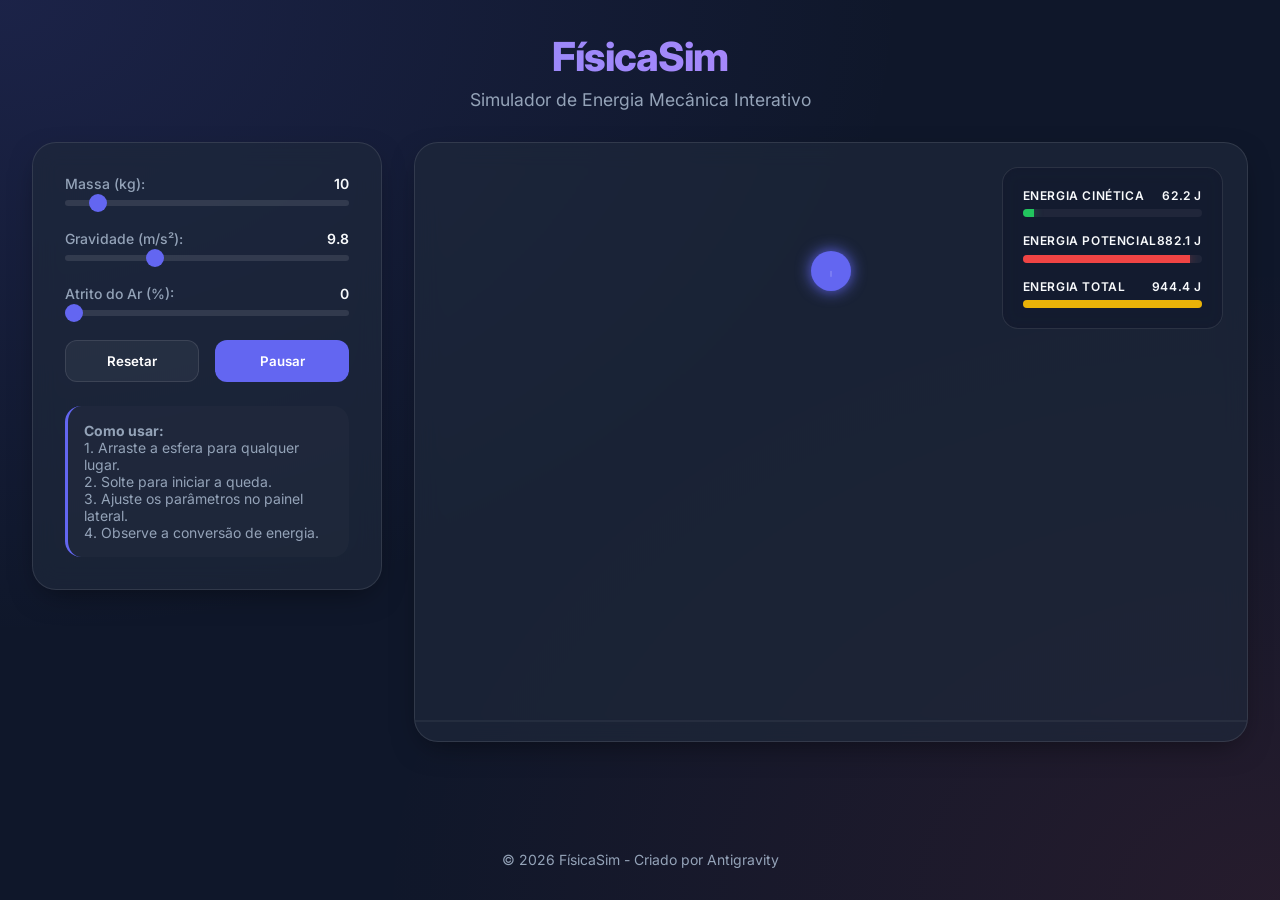
==== index.html @ effa4fda "." ====
<!DOCTYPE html>
<html lang="pt-BR">
<head>
    <meta charset="UTF-8">
    <meta name="viewport" content="width=device-width, initial-scale=1.0">
    <meta name="description" content="Simule energia cinética e potencial com nosso simulador de física interativo. Veja a física em ação em tempo real.">
    <title>FísicaSim - Simulador de Energia | Cinética e Potencial</title>
    
    <!-- Google Fonts -->
    <link rel="preconnect" href="https://fonts.googleapis.com">
    <link rel="preconnect" href="https://fonts.gstatic.com" crossorigin>
    <link href="https://fonts.googleapis.com/css2?family=Inter:wght@400;500;600;700;800&display=swap" rel="stylesheet">
    
    <!-- CSS -->
    <link rel="stylesheet" href="style.css">
</head>
<body>

    <header>
        <h1>FísicaSim</h1>
        <p class="subtitle">Simulador de Energia Mecânica Interativo</p>
    </header>

    <main>
        <section class="controls">
            <div class="control-group">
                <label for="mass">Massa (kg): <span id="val-mass">10</span></label>
                <input type="range" id="mass" min="1" max="100" value="10">
            </div>

            <div class="control-group">
                <label for="gravity">Gravidade (m/s²): <span id="val-gravity">9.8</span></label>
                <input type="range" id="gravity" min="1" max="30" step="0.1" value="9.8">
            </div>

            <div class="control-group">
                <label for="friction">Atrito do Ar (%): <span id="val-friction">0</span></label>
                <input type="range" id="friction" min="0" max="10" step="0.1" value="0">
            </div>

            <div class="button-group">
                <button id="btn-reset" class="secondary">Resetar</button>
                <button id="btn-pause">Pausar</button>
            </div>

            <div class="instructions">
                <strong>Como usar:</strong><br>
                1. Arraste a esfera para qualquer lugar.<br>
                2. Solte para iniciar a queda.<br>
                3. Ajuste os parâmetros no painel lateral.<br>
                4. Observe a conversão de energia.
            </div>
        </section>

        <section class="sim-container" id="sim-container">
            <canvas id="canvas"></canvas>
            
            <div class="stats-overlay">
                <div class="energy-bar-wrap">
                    <div class="energy-label">
                        Energia Cinética <span id="val-ke">0.0 J</span>
                    </div>
                    <div class="bar-bg">
                        <div class="bar-fill ke-bar" id="bar-ke"></div>
                    </div>
                </div>

                <div class="energy-bar-wrap">
                    <div class="energy-label">
                        Energia Potencial <span id="val-pe">0.0 J</span>
                    </div>
                    <div class="bar-bg">
                        <div class="bar-fill pe-bar" id="bar-pe"></div>
                    </div>
                </div>

                <div class="energy-bar-wrap">
                    <div class="energy-label">
                        Energia Total <span id="val-te">0.0 J</span>
                    </div>
                    <div class="bar-bg">
                        <div class="bar-fill te-bar" id="bar-te"></div>
                    </div>
                </div>
            </div>
        </section>
    </main>

    <footer>
        &copy; 2026 FísicaSim - Criado por Antigravity
    </footer>

    <!-- Scripts -->
    <script src="physics.js"></script>
</body>
</html>
---- style.css ----
:root {
    --primary: #6366f1;
    --primary-hover: #4f46e5;
    --bg-dark: #0f172a;
    --bg-card: rgba(30, 41, 59, 0.7);
    --text-main: #f8fafc;
    --text-muted: #94a3b8;
    --ke-color: #22c55e;
    --pe-color: #ef4444;
    --te-color: #eab308;
    --shadow: 0 10px 30px -10px rgba(0, 0, 0, 0.5);
    --glass-border: rgba(255, 255, 255, 0.1);
}

* {
    margin: 0;
    padding: 0;
    box-sizing: border-box;
    font-family: 'Inter', system-ui, -apple-system, sans-serif;
}

body {
    background-color: var(--bg-dark);
    background-image: 
        radial-gradient(at 0% 0%, rgba(99, 102, 241, 0.15) 0px, transparent 50%),
        radial-gradient(at 100% 100%, rgba(239, 68, 68, 0.1) 0px, transparent 50%);
    color: var(--text-main);
    min-height: 100vh;
    display: flex;
    flex-direction: column;
    overflow-x: hidden;
}

header {
    padding: 2rem 1rem;
    text-align: center;
}

h1 {
    font-size: 2.5rem;
    font-weight: 800;
    letter-spacing: -0.025em;
    background: linear-gradient(to right, #818cf8, #c084fc);
    -webkit-background-clip: text;
    -webkit-text-fill-color: transparent;
    margin-bottom: 0.5rem;
}

p.subtitle {
    color: var(--text-muted);
    font-size: 1.1rem;
}

main {
    flex: 1;
    display: grid;
    grid-template-columns: 350px 1fr;
    gap: 2rem;
    padding: 0 2rem 2rem;
    max-width: 1400px;
    margin: 0 auto;
    width: 100%;
}

@media (max-width: 1024px) {
    main {
        grid-template-columns: 1fr;
    }
}

.controls {
    background: var(--bg-card);
    backdrop-filter: blur(12px);
    border: 1px solid var(--glass-border);
    border-radius: 1.5rem;
    padding: 2rem;
    display: flex;
    flex-direction: column;
    gap: 1.5rem;
    box-shadow: var(--shadow);
    height: fit-content;
}

.control-group {
    display: flex;
    flex-direction: column;
    gap: 0.5rem;
}

.control-group label {
    font-size: 0.875rem;
    font-weight: 500;
    color: var(--text-muted);
    display: flex;
    justify-content: space-between;
}

.control-group label span {
    color: var(--text-main);
    font-weight: 600;
}

input[type="range"] {
    appearance: none;
    width: 100%;
    height: 6px;
    background: rgba(255, 255, 255, 0.1);
    border-radius: 3px;
    outline: none;
}

input[type="range"]::-webkit-slider-thumb {
    appearance: none;
    width: 18px;
    height: 18px;
    background: var(--primary);
    border-radius: 50%;
    cursor: pointer;
    transition: transform 0.15s ease-in-out;
}

input[type="range"]::-webkit-slider-thumb:hover {
    transform: scale(1.2);
}

.sim-container {
    background: var(--bg-card);
    backdrop-filter: blur(12px);
    border: 1px solid var(--glass-border);
    border-radius: 1.5rem;
    position: relative;
    overflow: hidden;
    height: 600px;
    box-shadow: var(--shadow);
}

#canvas {
    width: 100%;
    height: 100%;
    cursor: crosshair;
}

.stats-overlay {
    position: absolute;
    top: 1.5rem;
    right: 1.5rem;
    background: rgba(15, 23, 42, 0.6);
    backdrop-filter: blur(8px);
    border-radius: 1rem;
    padding: 1.25rem;
    border: 1px solid var(--glass-border);
    min-width: 200px;
    display: flex;
    flex-direction: column;
    gap: 1rem;
    pointer-events: none;
}

.energy-bar-wrap {
    display: flex;
    flex-direction: column;
    gap: 0.4rem;
}

.energy-label {
    font-size: 0.75rem;
    text-transform: uppercase;
    letter-spacing: 0.05em;
    font-weight: 600;
    display: flex;
    justify-content: space-between;
}

.bar-bg {
    width: 100%;
    height: 8px;
    background: rgba(255, 255, 255, 0.05);
    border-radius: 4px;
    overflow: hidden;
}

.bar-fill {
    height: 100%;
    width: 0%;
    transition: width 0.1s linear;
}

.ke-bar { background-color: var(--ke-color); box-shadow: 0 0 10px rgba(34, 197, 94, 0.4); }
.pe-bar { background-color: var(--pe-color); box-shadow: 0 0 10px rgba(239, 68, 68, 0.4); }
.te-bar { background-color: var(--te-color); box-shadow: 0 0 10px rgba(234, 179, 8, 0.4); }

.button-group {
    display: grid;
    grid-template-columns: 1fr 1fr;
    gap: 1rem;
}

button {
    background: var(--primary);
    color: white;
    border: none;
    padding: 0.75rem 1rem;
    border-radius: 0.75rem;
    font-weight: 600;
    cursor: pointer;
    transition: all 0.2s cubic-bezier(0.4, 0, 0.2, 1);
}

button:hover {
    background: var(--primary-hover);
    transform: translateY(-1px);
    box-shadow: 0 4px 12px rgba(99, 102, 241, 0.3);
}

button.secondary {
    background: rgba(255, 255, 255, 0.05);
    border: 1px solid var(--glass-border);
}

button.secondary:hover {
    background: rgba(255, 255, 255, 0.1);
}

.instructions {
    margin-top: auto;
    font-size: 0.875rem;
    color: var(--text-muted);
    padding: 1rem;
    background: rgba(255, 255, 255, 0.02);
    border-radius: 1rem;
    border-left: 3px solid var(--primary);
}

footer {
    text-align: center;
    padding: 2rem;
    color: var(--text-muted);
    font-size: 0.875rem;
}

/* Animations */
@keyframes fadeIn {
    from { opacity: 0; transform: translateY(10px); }
    to { opacity: 1; transform: translateY(0); }
}

main > * {
    animation: fadeIn 0.6s ease-out forwards;
}
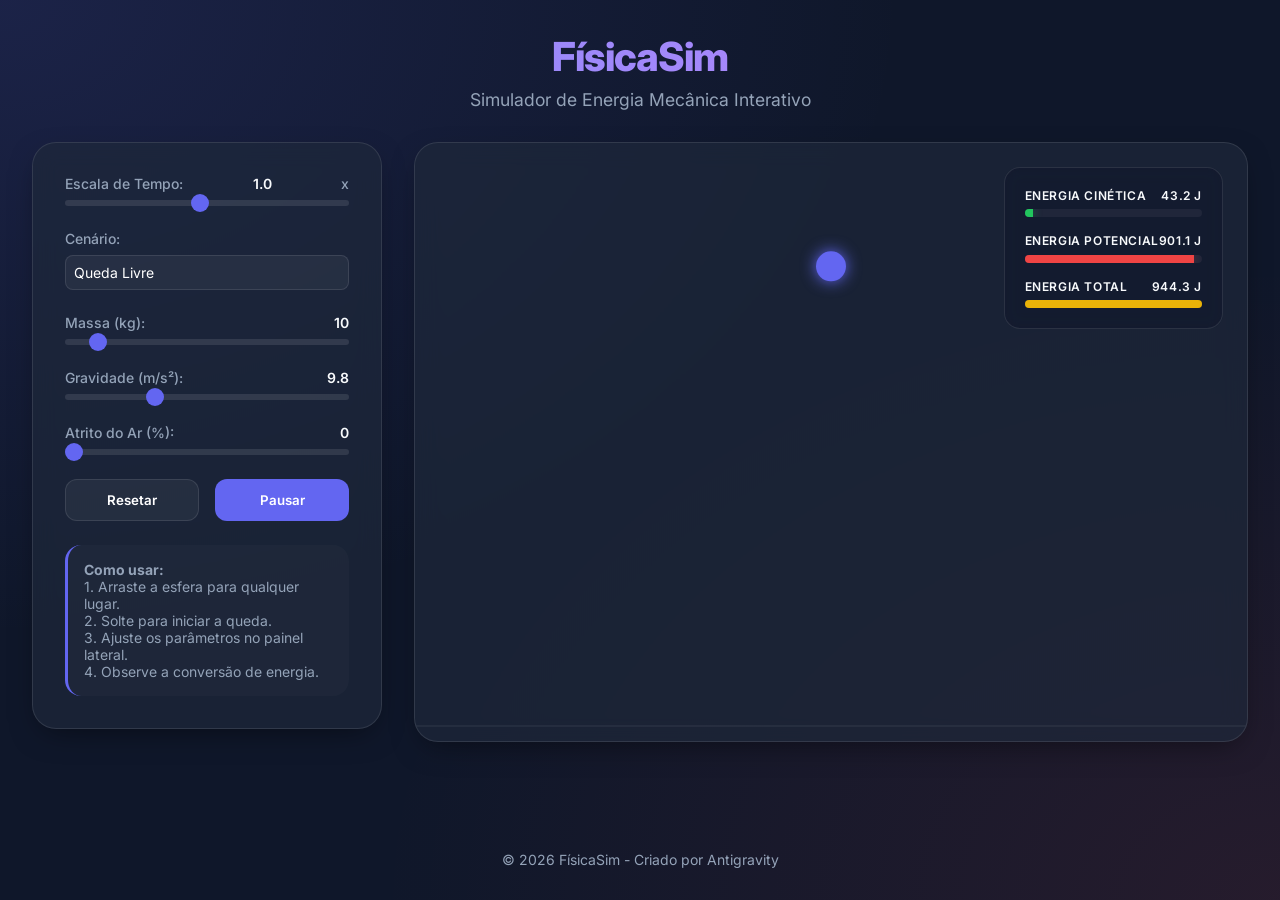
==== commit 368b5902: "." ====
--- a/index.html
+++ b/index.html
@@ -23,6 +23,21 @@
 
     <main>
         <section class="controls">
+            <div class="control-group">
+                <label for="timescale">Escala de Tempo: <span id="val-timescale">1.0</span>x</label>
+                <input type="range" id="timescale" min="0.1" max="2.0" step="0.1" value="1.0">
+            </div>
+
+            <div class="control-group">
+                <label for="scenario">Cenário: </label>
+                <select id="scenario" style="background: rgba(255,255,255,0.1); color: white; border: 1px solid var(--glass-border); padding: 0.5rem; border-radius: 0.5rem; outline: none;">
+                    <option value="free">Queda Livre</option>
+                    <option value="ramp">Rampa Simples</option>
+                    <option value="parabola">Parábola (U)</option>
+                    <option value="loop">Looping</option>
+                </select>
+            </div>
+
             <div class="control-group">
                 <label for="mass">Massa (kg): <span id="val-mass">10</span></label>
                 <input type="range" id="mass" min="1" max="100" value="10">
--- a/style.css
+++ b/style.css
@@ -42,6 +42,7 @@
     letter-spacing: -0.025em;
     background: linear-gradient(to right, #818cf8, #c084fc);
     -webkit-background-clip: text;
+    background-clip: text;
     -webkit-text-fill-color: transparent;
     margin-bottom: 0.5rem;
 }
@@ -193,6 +194,32 @@
     display: grid;
     grid-template-columns: 1fr 1fr;
     gap: 1rem;
+}
+
+select {
+    width: 100%;
+    padding: 0.75rem;
+    background: rgba(255, 255, 255, 0.05) !important;
+    color: var(--text-main);
+    border: 1px solid var(--glass-border);
+    border-radius: 0.75rem;
+    font-size: 0.875rem;
+    cursor: pointer;
+    appearance: none;
+    background-image: url("data:image/svg+xml,%3Csvg xmlns='http://www.w3.org/2000/svg' width='24' height='24' viewBox='0 0 24 24' fill='none' stroke='white' stroke-width='2' stroke-linecap='round' stroke-linejoin='round'%3E%3Cpolyline points='6 9 12 15 18 9'/%3E%3C/svg%3E");
+    background-repeat: no-repeat;
+    background-position: right 0.75rem center;
+    background-size: 1rem;
+    transition: all 0.2s;
+}
+
+select:hover {
+    background: rgba(255, 255, 255, 0.1) !important;
+}
+
+select option {
+    background: var(--bg-dark);
+    color: var(--text-main);
 }
 
 button {
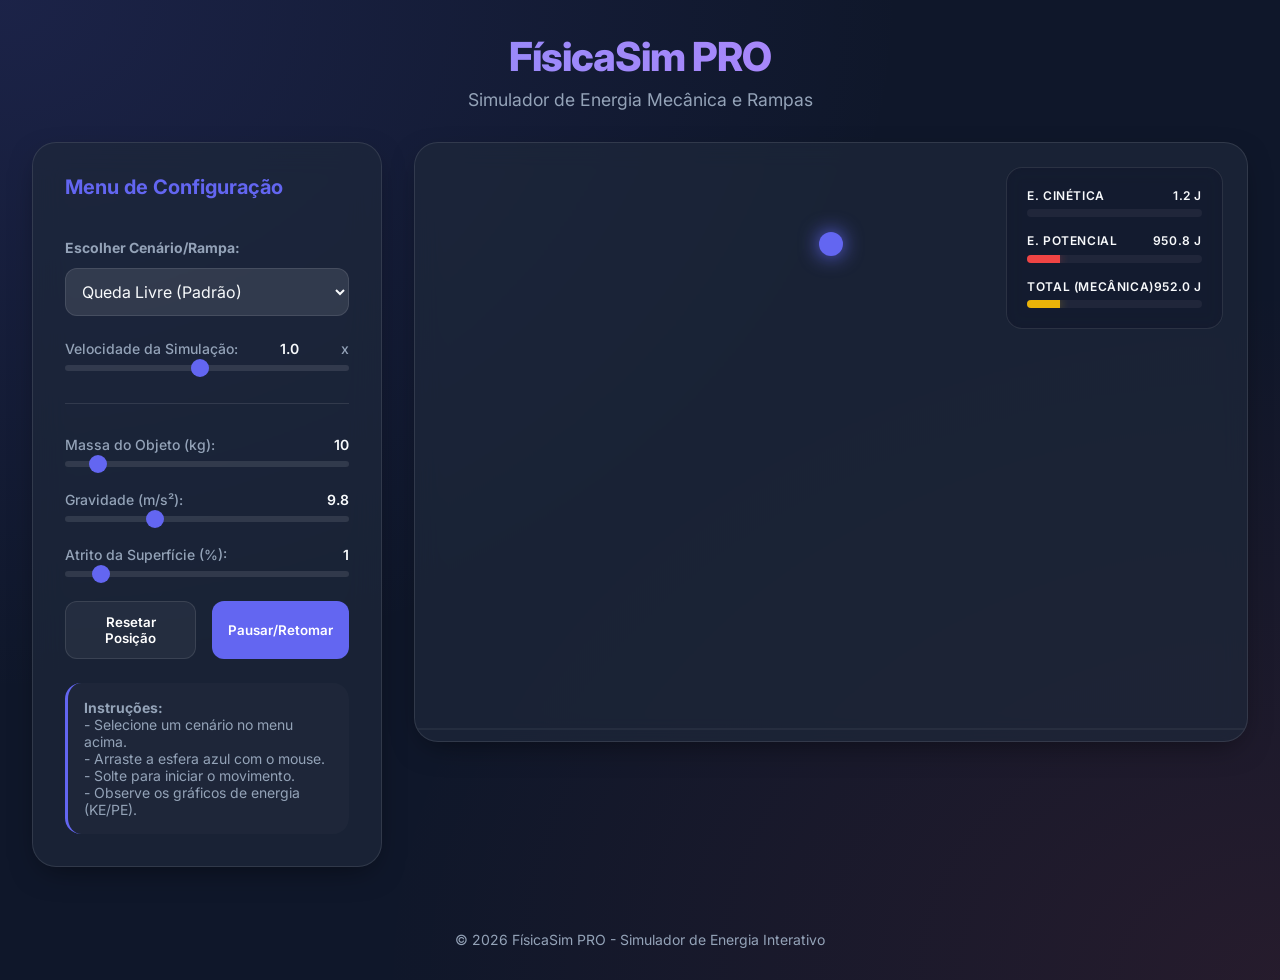
==== commit 3af1296d: "2" ====
--- a/index.html
+++ b/index.html
@@ -3,8 +3,8 @@
 <head>
     <meta charset="UTF-8">
     <meta name="viewport" content="width=device-width, initial-scale=1.0">
-    <meta name="description" content="Simule energia cinética e potencial com nosso simulador de física interativo. Veja a física em ação em tempo real.">
-    <title>FísicaSim - Simulador de Energia | Cinética e Potencial</title>
+    <meta name="description" content="Simulador de física interativo para energia cinética e potencial.">
+    <title>FísicaSim PRO - Simulador de Energia</title>
     
     <!-- Google Fonts -->
     <link rel="preconnect" href="https://fonts.googleapis.com">
@@ -17,29 +17,34 @@
 <body>
 
     <header>
-        <h1>FísicaSim</h1>
-        <p class="subtitle">Simulador de Energia Mecânica Interativo</p>
+        <h1>FísicaSim PRO</h1>
+        <p class="subtitle">Simulador de Energia Mecânica e Rampas</p>
     </header>
 
     <main>
-        <section class="controls">
-            <div class="control-group">
-                <label for="timescale">Escala de Tempo: <span id="val-timescale">1.0</span>x</label>
-                <input type="range" id="timescale" min="0.1" max="2.0" step="0.1" value="1.0">
-            </div>
+        <!-- PAINEL DE CONTROLE (O MENU) -->
+        <section class="controls" id="menu-controles">
+            <h2 style="font-size: 1.25rem; margin-bottom: 1rem; color: var(--primary);">Menu de Configuração</h2>
 
             <div class="control-group">
-                <label for="scenario">Cenário: </label>
-                <select id="scenario" style="background: rgba(255,255,255,0.1); color: white; border: 1px solid var(--glass-border); padding: 0.5rem; border-radius: 0.5rem; outline: none;">
-                    <option value="free">Queda Livre</option>
-                    <option value="ramp">Rampa Simples</option>
-                    <option value="parabola">Parábola (U)</option>
-                    <option value="loop">Looping</option>
+                <label for="scenario"><strong>Escolher Cenário/Rampa:</strong></label>
+                <select id="scenario">
+                    <option value="free">Queda Livre (Padrão)</option>
+                    <option value="ramp">Rampa Simples (Inclinada)</option>
+                    <option value="parabola">Parábola (Curva em U)</option>
+                    <option value="loop">Looping Ondulado</option>
                 </select>
             </div>
 
             <div class="control-group">
-                <label for="mass">Massa (kg): <span id="val-mass">10</span></label>
+                <label for="timescale">Velocidade da Simulação: <span id="val-timescale">1.0</span>x</label>
+                <input type="range" id="timescale" min="0.1" max="2.0" step="0.1" value="1.0">
+            </div>
+
+            <hr style="border: 0; border-top: 1px solid var(--glass-border); margin: 0.5rem 0;">
+
+            <div class="control-group">
+                <label for="mass">Massa do Objeto (kg): <span id="val-mass">10</span></label>
                 <input type="range" id="mass" min="1" max="100" value="10">
             </div>
 
@@ -49,31 +54,32 @@
             </div>
 
             <div class="control-group">
-                <label for="friction">Atrito do Ar (%): <span id="val-friction">0</span></label>
-                <input type="range" id="friction" min="0" max="10" step="0.1" value="0">
+                <label for="friction">Atrito da Superfície (%): <span id="val-friction">1</span></label>
+                <input type="range" id="friction" min="0" max="10" step="0.1" value="1">
             </div>
 
             <div class="button-group">
-                <button id="btn-reset" class="secondary">Resetar</button>
-                <button id="btn-pause">Pausar</button>
+                <button id="btn-reset" class="secondary">Resetar Posição</button>
+                <button id="btn-pause">Pausar/Retomar</button>
             </div>
 
             <div class="instructions">
-                <strong>Como usar:</strong><br>
-                1. Arraste a esfera para qualquer lugar.<br>
-                2. Solte para iniciar a queda.<br>
-                3. Ajuste os parâmetros no painel lateral.<br>
-                4. Observe a conversão de energia.
+                <strong>Instruções:</strong><br>
+                - Selecione um cenário no menu acima.<br>
+                - Arraste a esfera azul com o mouse.<br>
+                - Solte para iniciar o movimento.<br>
+                - Observe os gráficos de energia (KE/PE).
             </div>
         </section>
 
+        <!-- ÁREA DA SIMULAÇÃO -->
         <section class="sim-container" id="sim-container">
             <canvas id="canvas"></canvas>
             
             <div class="stats-overlay">
                 <div class="energy-bar-wrap">
                     <div class="energy-label">
-                        Energia Cinética <span id="val-ke">0.0 J</span>
+                        E. Cinética <span id="val-ke">0.0 J</span>
                     </div>
                     <div class="bar-bg">
                         <div class="bar-fill ke-bar" id="bar-ke"></div>
@@ -82,7 +88,7 @@
 
                 <div class="energy-bar-wrap">
                     <div class="energy-label">
-                        Energia Potencial <span id="val-pe">0.0 J</span>
+                        E. Potencial <span id="val-pe">0.0 J</span>
                     </div>
                     <div class="bar-bg">
                         <div class="bar-fill pe-bar" id="bar-pe"></div>
@@ -91,7 +97,7 @@
 
                 <div class="energy-bar-wrap">
                     <div class="energy-label">
-                        Energia Total <span id="val-te">0.0 J</span>
+                        Total (Mecânica) <span id="val-te">0.0 J</span>
                     </div>
                     <div class="bar-bg">
                         <div class="bar-fill te-bar" id="bar-te"></div>
@@ -102,7 +108,7 @@
     </main>
 
     <footer>
-        &copy; 2026 FísicaSim - Criado por Antigravity
+        &copy; 2026 FísicaSim PRO - Simulador de Energia Interativo
     </footer>
 
     <!-- Scripts -->
--- a/style.css
+++ b/style.css
@@ -71,7 +71,7 @@
 
 .controls {
     background: var(--bg-card);
-    backdrop-filter: blur(12px);
+    backdrop-filter: blur(16px);
     border: 1px solid var(--glass-border);
     border-radius: 1.5rem;
     padding: 2rem;
@@ -80,6 +80,8 @@
     gap: 1.5rem;
     box-shadow: var(--shadow);
     height: fit-content;
+    z-index: 10;
+    min-width: 300px;
 }
 
 .control-group {
@@ -199,18 +201,15 @@
 select {
     width: 100%;
     padding: 0.75rem;
-    background: rgba(255, 255, 255, 0.05) !important;
+    background: rgba(255, 255, 255, 0.1) !important;
     color: var(--text-main);
     border: 1px solid var(--glass-border);
     border-radius: 0.75rem;
-    font-size: 0.875rem;
+    font-size: 1rem;
     cursor: pointer;
-    appearance: none;
-    background-image: url("data:image/svg+xml,%3Csvg xmlns='http://www.w3.org/2000/svg' width='24' height='24' viewBox='0 0 24 24' fill='none' stroke='white' stroke-width='2' stroke-linecap='round' stroke-linejoin='round'%3E%3Cpolyline points='6 9 12 15 18 9'/%3E%3C/svg%3E");
-    background-repeat: no-repeat;
-    background-position: right 0.75rem center;
-    background-size: 1rem;
+    appearance: auto; /* Revert to auto for reliability */
     transition: all 0.2s;
+    margin-top: 0.25rem;
 }
 
 select:hover {
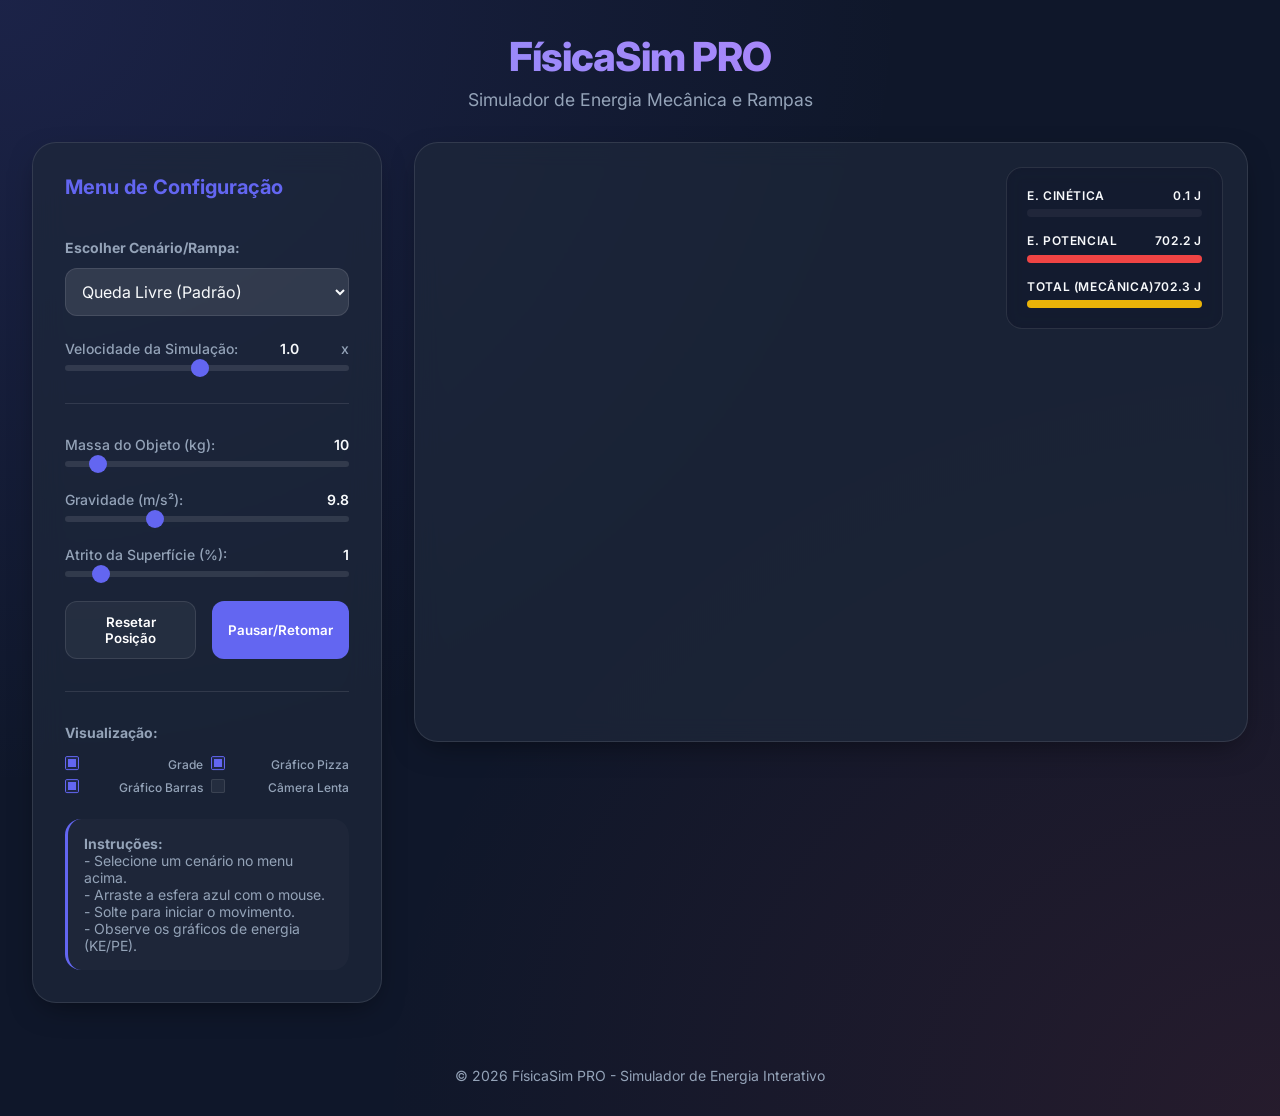
==== commit 7f207166: "." ====
--- a/index.html
+++ b/index.html
@@ -63,6 +63,26 @@
                 <button id="btn-pause">Pausar/Retomar</button>
             </div>
 
+            <hr style="border: 0; border-top: 1px solid var(--glass-border); margin: 0.5rem 0;">
+
+            <div class="control-group">
+                <label><strong>Visualização:</strong></label>
+                <div style="display: grid; grid-template-columns: 1fr 1fr; gap: 0.5rem; margin-top: 0.5rem;">
+                    <label style="font-size: 0.75rem; color: var(--text-muted); cursor: pointer;">
+                        <input type="checkbox" id="check-grid" checked> Grade
+                    </label>
+                    <label style="font-size: 0.75rem; color: var(--text-muted); cursor: pointer;">
+                        <input type="checkbox" id="check-pie" checked> Gráfico Pizza
+                    </label>
+                    <label style="font-size: 0.75rem; color: var(--text-muted); cursor: pointer;">
+                        <input type="checkbox" id="check-bar" checked> Gráfico Barras
+                    </label>
+                    <label style="font-size: 0.75rem; color: var(--text-muted); cursor: pointer;">
+                        <input type="checkbox" id="check-slow"> Câmera Lenta
+                    </label>
+                </div>
+            </div>
+
             <div class="instructions">
                 <strong>Instruções:</strong><br>
                 - Selecione um cenário no menu acima.<br>
--- a/style.css
+++ b/style.css
@@ -103,6 +103,42 @@
     font-weight: 600;
 }
 
+input[type="checkbox"] {
+    appearance: none;
+    background-color: rgba(255, 255, 255, 0.05);
+    margin-right: 0.5rem;
+    font: inherit;
+    color: var(--primary);
+    width: 1.15em;
+    height: 1.15em;
+    border: 0.15em solid var(--glass-border);
+    border-radius: 0.15em;
+    transform: translateY(-0.075em);
+    display: inline-grid;
+    place-content: center;
+    cursor: pointer;
+    transition: all 0.2s;
+}
+
+input[type="checkbox"]::before {
+    content: "";
+    width: 0.65em;
+    height: 0.65em;
+    transform: scale(0);
+    transition: 120ms transform ease-in-out;
+    box-shadow: inset 1em 1em var(--primary);
+    background-color: CanvasText;
+}
+
+input[type="checkbox"]:checked::before {
+    transform: scale(1);
+}
+
+input[type="checkbox"]:checked {
+    border-color: var(--primary);
+    background-color: rgba(99, 102, 241, 0.1);
+}
+
 input[type="range"] {
     appearance: none;
     width: 100%;
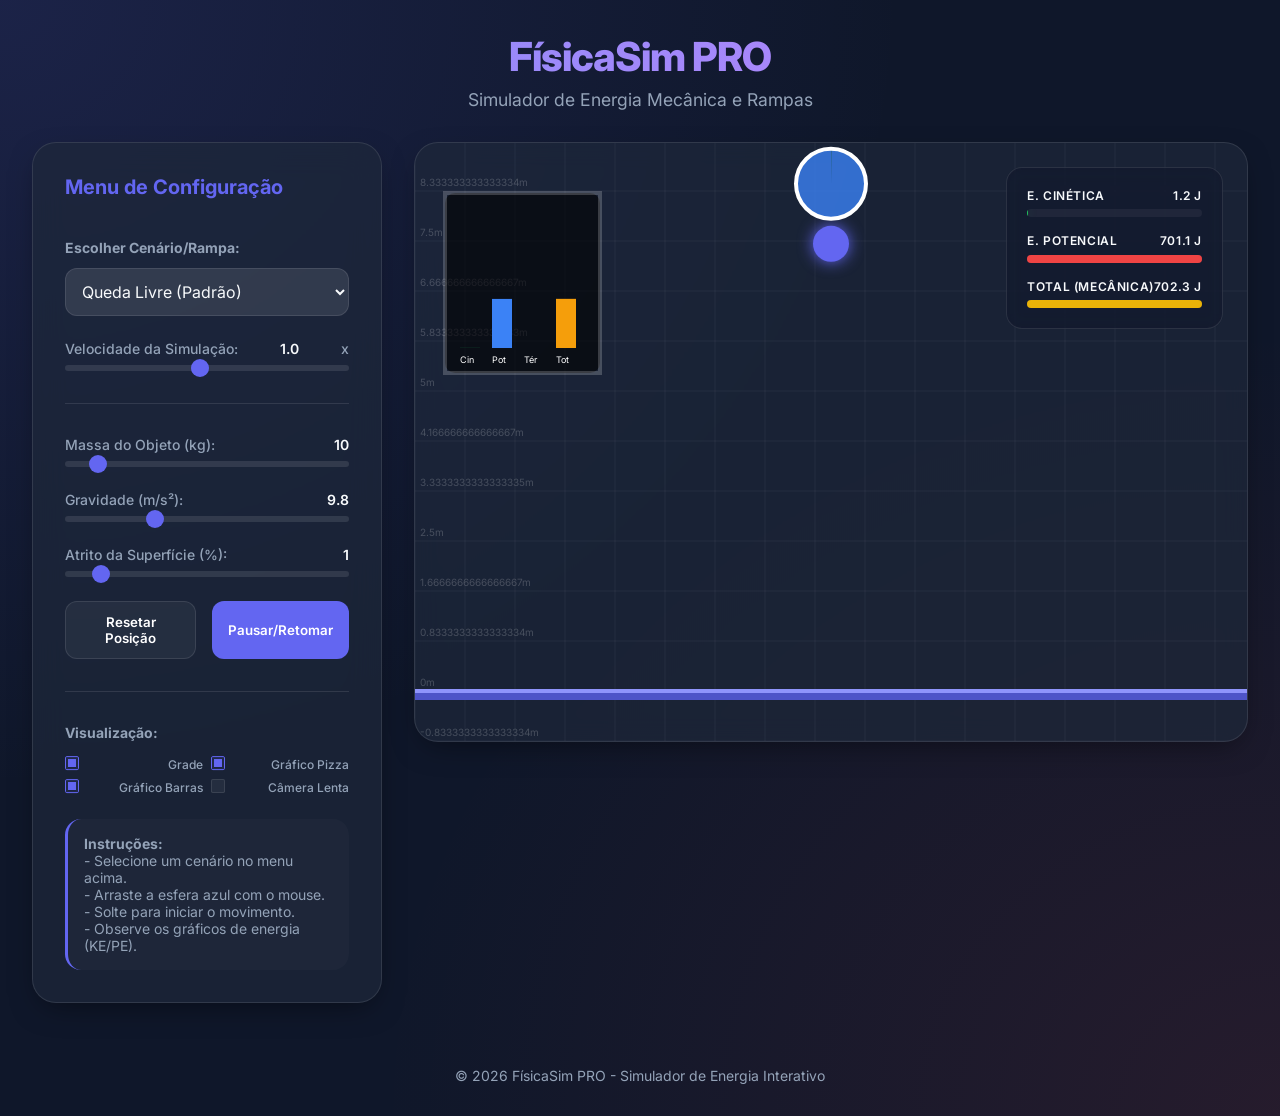
==== commit 392e29c9: "a" ====
--- a/index.html
+++ b/index.html
@@ -132,6 +132,6 @@
     </footer>
 
     <!-- Scripts -->
-    <script src="physics.js"></script>
+    <script src="physics.js?v=2"></script>
 </body>
 </html>
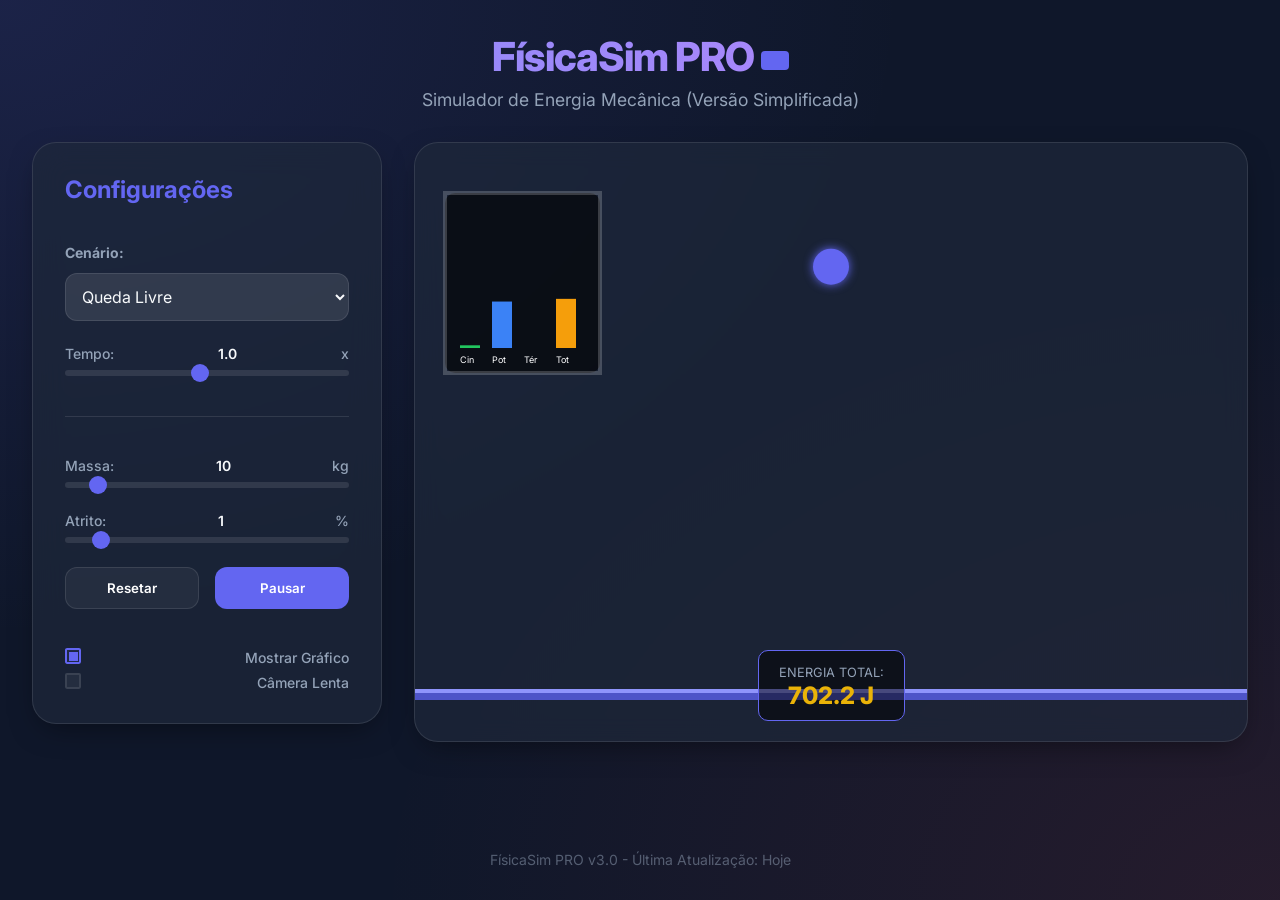
==== commit eabb923d: "." ====
--- a/index.html
+++ b/index.html
@@ -3,135 +3,75 @@
 <head>
     <meta charset="UTF-8">
     <meta name="viewport" content="width=device-width, initial-scale=1.0">
-    <meta name="description" content="Simulador de física interativo para energia cinética e potencial.">
-    <title>FísicaSim PRO - Simulador de Energia</title>
-    
-    <!-- Google Fonts -->
+    <title>FísicaSim PRO V3</title>
     <link rel="preconnect" href="https://fonts.googleapis.com">
     <link rel="preconnect" href="https://fonts.gstatic.com" crossorigin>
-    <link href="https://fonts.googleapis.com/css2?family=Inter:wght@400;500;600;700;800&display=swap" rel="stylesheet">
-    
-    <!-- CSS -->
+    <link href="https://fonts.googleapis.com/css2?family=Inter:wght@400;700;800&display=swap" rel="stylesheet">
     <link rel="stylesheet" href="style.css">
 </head>
 <body>
-
     <header>
-        <h1>FísicaSim PRO</h1>
-        <p class="subtitle">Simulador de Energia Mecânica e Rampas</p>
+        <h1>FísicaSim PRO <span style="font-size: 0.8rem; background: var(--primary); padding: 2px 6px; border-radius: 4px; vertical-align: middle;">V3</span></h1>
+        <p class="subtitle">Simulador de Energia Mecânica (Versão Simplificada)</p>
     </header>
 
     <main>
-        <!-- PAINEL DE CONTROLE (O MENU) -->
-        <section class="controls" id="menu-controles">
-            <h2 style="font-size: 1.25rem; margin-bottom: 1rem; color: var(--primary);">Menu de Configuração</h2>
-
+        <section class="controls">
+            <h2 style="color: var(--primary); margin-bottom: 1rem;">Configurações</h2>
+            
             <div class="control-group">
-                <label for="scenario"><strong>Escolher Cenário/Rampa:</strong></label>
+                <label><strong>Cenário:</strong></label>
                 <select id="scenario">
-                    <option value="free">Queda Livre (Padrão)</option>
-                    <option value="ramp">Rampa Simples (Inclinada)</option>
-                    <option value="parabola">Parábola (Curva em U)</option>
-                    <option value="loop">Looping Ondulado</option>
+                    <option value="free">Queda Livre</option>
+                    <option value="ramp">Rampa</option>
+                    <option value="parabola">Parábola (U)</option>
+                    <option value="loop">Looping</option>
                 </select>
             </div>
 
             <div class="control-group">
-                <label for="timescale">Velocidade da Simulação: <span id="val-timescale">1.0</span>x</label>
+                <label>Tempo: <span id="val-timescale">1.0</span>x</label>
                 <input type="range" id="timescale" min="0.1" max="2.0" step="0.1" value="1.0">
             </div>
 
-            <hr style="border: 0; border-top: 1px solid var(--glass-border); margin: 0.5rem 0;">
+            <hr style="border:0; border-top:1px solid rgba(255,255,255,0.1); margin:1rem 0;">
 
             <div class="control-group">
-                <label for="mass">Massa do Objeto (kg): <span id="val-mass">10</span></label>
+                <label>Massa: <span id="val-mass">10</span>kg</label>
                 <input type="range" id="mass" min="1" max="100" value="10">
             </div>
 
             <div class="control-group">
-                <label for="gravity">Gravidade (m/s²): <span id="val-gravity">9.8</span></label>
-                <input type="range" id="gravity" min="1" max="30" step="0.1" value="9.8">
-            </div>
-
-            <div class="control-group">
-                <label for="friction">Atrito da Superfície (%): <span id="val-friction">1</span></label>
+                <label>Atrito: <span id="val-friction">1</span>%</label>
                 <input type="range" id="friction" min="0" max="10" step="0.1" value="1">
             </div>
 
             <div class="button-group">
-                <button id="btn-reset" class="secondary">Resetar Posição</button>
-                <button id="btn-pause">Pausar/Retomar</button>
+                <button id="btn-reset" class="secondary">Resetar</button>
+                <button id="btn-pause">Pausar</button>
             </div>
 
-            <hr style="border: 0; border-top: 1px solid var(--glass-border); margin: 0.5rem 0;">
-
-            <div class="control-group">
-                <label><strong>Visualização:</strong></label>
-                <div style="display: grid; grid-template-columns: 1fr 1fr; gap: 0.5rem; margin-top: 0.5rem;">
-                    <label style="font-size: 0.75rem; color: var(--text-muted); cursor: pointer;">
-                        <input type="checkbox" id="check-grid" checked> Grade
-                    </label>
-                    <label style="font-size: 0.75rem; color: var(--text-muted); cursor: pointer;">
-                        <input type="checkbox" id="check-pie" checked> Gráfico Pizza
-                    </label>
-                    <label style="font-size: 0.75rem; color: var(--text-muted); cursor: pointer;">
-                        <input type="checkbox" id="check-bar" checked> Gráfico Barras
-                    </label>
-                    <label style="font-size: 0.75rem; color: var(--text-muted); cursor: pointer;">
-                        <input type="checkbox" id="check-slow"> Câmera Lenta
-                    </label>
-                </div>
-            </div>
-
-            <div class="instructions">
-                <strong>Instruções:</strong><br>
-                - Selecione um cenário no menu acima.<br>
-                - Arraste a esfera azul com o mouse.<br>
-                - Solte para iniciar o movimento.<br>
-                - Observe os gráficos de energia (KE/PE).
+            <div class="control-group" style="margin-top: 1rem;">
+                <label style="cursor:pointer;"><input type="checkbox" id="check-bar" checked> Mostrar Gráfico</label>
+                <label style="cursor:pointer;"><input type="checkbox" id="check-slow"> Câmera Lenta</label>
             </div>
         </section>
 
-        <!-- ÁREA DA SIMULAÇÃO -->
         <section class="sim-container" id="sim-container">
             <canvas id="canvas"></canvas>
-            
-            <div class="stats-overlay">
-                <div class="energy-bar-wrap">
-                    <div class="energy-label">
-                        E. Cinética <span id="val-ke">0.0 J</span>
-                    </div>
-                    <div class="bar-bg">
-                        <div class="bar-fill ke-bar" id="bar-ke"></div>
-                    </div>
-                </div>
-
-                <div class="energy-bar-wrap">
-                    <div class="energy-label">
-                        E. Potencial <span id="val-pe">0.0 J</span>
-                    </div>
-                    <div class="bar-bg">
-                        <div class="bar-fill pe-bar" id="bar-pe"></div>
-                    </div>
-                </div>
-
-                <div class="energy-bar-wrap">
-                    <div class="energy-label">
-                        Total (Mecânica) <span id="val-te">0.0 J</span>
-                    </div>
-                    <div class="bar-bg">
-                        <div class="bar-fill te-bar" id="bar-te"></div>
-                    </div>
+            <div style="position: absolute; bottom: 20px; width: 100%; text-align: center; pointer-events: none;">
+                <div style="background: rgba(0,0,0,0.5); display: inline-block; padding: 10px 20px; border-radius: 10px; border: 1px solid var(--primary);">
+                    <span style="color: var(--text-muted); font-size: 0.8rem;">ENERGIA TOTAL:</span><br>
+                    <span id="val-te" style="color: var(--te-color); font-size: 1.5rem; font-weight: 800;">0.0 J</span>
                 </div>
             </div>
         </section>
     </main>
 
-    <footer>
-        &copy; 2026 FísicaSim PRO - Simulador de Energia Interativo
+    <footer style="margin-top: 2rem; opacity: 0.5;">
+        FísicaSim PRO v3.0 - Última Atualização: Hoje
     </footer>
 
-    <!-- Scripts -->
-    <script src="physics.js?v=2"></script>
+    <script src="physics.js?v=3"></script>
 </body>
 </html>
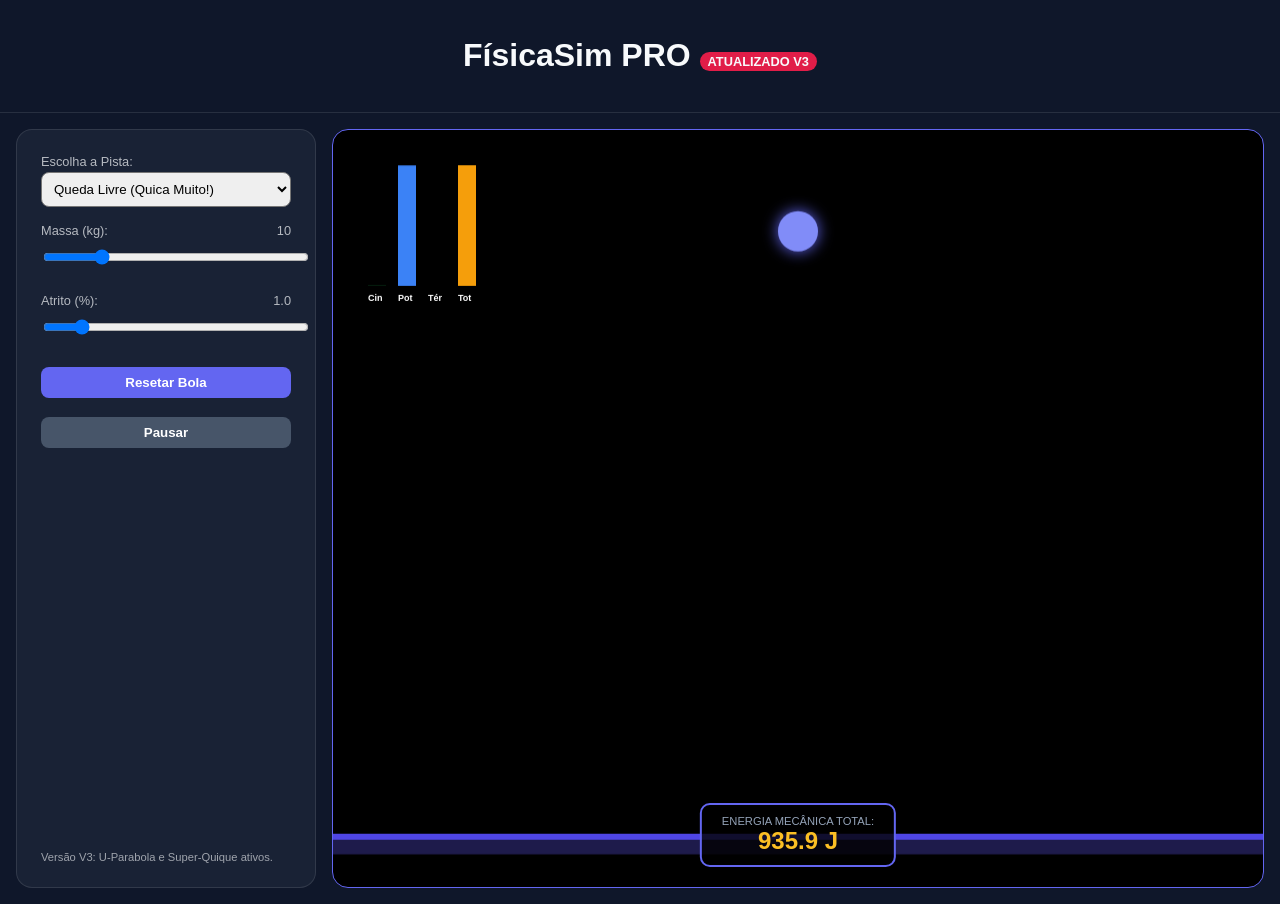
==== commit 8f9500f0: "Update index.html" ====
--- a/index.html
+++ b/index.html
@@ -3,75 +3,134 @@
 <head>
     <meta charset="UTF-8">
     <meta name="viewport" content="width=device-width, initial-scale=1.0">
-    <title>FísicaSim PRO V3</title>
-    <link rel="preconnect" href="https://fonts.googleapis.com">
-    <link rel="preconnect" href="https://fonts.gstatic.com" crossorigin>
-    <link href="https://fonts.googleapis.com/css2?family=Inter:wght@400;700;800&display=swap" rel="stylesheet">
-    <link rel="stylesheet" href="style.css">
+    <title>FísicaSim PRO - Versão Super-U</title>
+    <style>
+        :root { --p: #6366f1; --bg: #0f172a; --txt: #f8fafc; }
+        body { background: var(--bg); color: var(--txt); font-family: 'Inter', sans-serif; display: flex; flex-direction: column; height: 100vh; margin: 0; }
+        header { padding: 1rem; text-align: center; border-bottom: 1px solid rgba(255,255,255,0.1); }
+        main { display: grid; grid-template-columns: 300px 1fr; flex: 1; padding: 1rem; gap: 1rem; }
+        .side { background: rgba(30, 41, 59, 0.7); padding: 1.5rem; border-radius: 1rem; border: 1px solid rgba(255,255,255,0.1); display: flex; flex-direction: column; gap: 1rem; }
+        .sim { background: #000; border-radius: 1rem; position: relative; overflow: hidden; border: 1px solid var(--p); }
+        canvas { width: 100%; height: 100%; }
+        select, input, button { width: 100%; padding: 0.5rem; border-radius: 0.5rem; margin-top: 0.2rem; }
+        button { background: var(--p); color: white; border: none; font-weight: bold; cursor: pointer; }
+        .label { font-size: 0.8rem; opacity: 0.7; display: flex; justify-content: space-between; }
+        .energy-box { position: absolute; bottom: 20px; left: 50%; transform: translateX(-50%); background: rgba(0,0,0,0.8); padding: 10px 20px; border-radius: 10px; border: 2px solid var(--p); }
+    </style>
 </head>
 <body>
-    <header>
-        <h1>FísicaSim PRO <span style="font-size: 0.8rem; background: var(--primary); padding: 2px 6px; border-radius: 4px; vertical-align: middle;">V3</span></h1>
-        <p class="subtitle">Simulador de Energia Mecânica (Versão Simplificada)</p>
-    </header>
+    <header><h1>FísicaSim PRO <span style="font-size: 0.8rem; background: #e11d48; padding: 2px 8px; border-radius: 10px;">ATUALIZADO V3</span></h1></header>
+    <main>
+        <div class="side">
+            <div><label class="label">Escolha a Pista:</label>
+            <select id="scenario">
+                <option value="free">Queda Livre (Quica Muito!)</option>
+                <option value="parabola">Tigela em Formato de U (∪)</option>
+                <option value="ramp">Rampa Reta</option>
+                <option value="loop">Looping Ondulado</option>
+            </select></div>
+            <div><label class="label">Massa (kg): <span id="v-mass">10</span></label><input type="range" id="mass" min="1" max="50" value="10"></div>
+            <div><label class="label">Atrito (%): <span id="v-fric">1.0</span></label><input type="range" id="fric" min="0" max="10" step="0.1" value="1"></div>
+            <button id="btn-reset">Resetar Bola</button>
+            <button id="btn-pause" style="background:#475569;">Pausar</button>
+            <div style="font-size: 0.7rem; opacity: 0.6; margin-top: auto;">Versão V3: U-Parabola e Super-Quique ativos.</div>
+        </div>
+        <div class="sim" id="container">
+            <canvas id="canvas"></canvas>
+            <div class="energy-box">
+                <div style="font-size: 0.7rem; color: #94a3b8; text-align: center;">ENERGIA MECÂNICA TOTAL:</div>
+                <div id="val-te" style="font-size: 1.5rem; font-weight: 800; color: #fbbf24; text-align: center;">0.0 J</div>
+            </div>
+        </div>
+    </main>
+    <script>
+        const canvas = document.getElementById('canvas'), ctx = canvas.getContext('2d'), container = document.getElementById('container');
+        const get = id => document.getElementById(id);
+        const massIn = get('mass'), fricIn = get('fric'), scenSel = get('scenario'), btnReset = get('btn-reset'), btnPause = get('btn-pause');
 
-    <main>
-        <section class="controls">
-            <h2 style="color: var(--primary); margin-bottom: 1rem;">Configurações</h2>
-            
-            <div class="control-group">
-                <label><strong>Cenário:</strong></label>
-                <select id="scenario">
-                    <option value="free">Queda Livre</option>
-                    <option value="ramp">Rampa</option>
-                    <option value="parabola">Parábola (U)</option>
-                    <option value="loop">Looping</option>
-                </select>
-            </div>
+        let w, h, isPaused = false, isDrag = false;
+        let ball = { x: 0, y: 0, r: 20, vx: 0, vy: 0, m: 10, f: 0.01, te: 0 };
+        let scenario = 'free', maxE = 100, totTE = 0;
 
-            <div class="control-group">
-                <label>Tempo: <span id="val-timescale">1.0</span>x</label>
-                <input type="range" id="timescale" min="0.1" max="2.0" step="0.1" value="1.0">
-            </div>
+        const getY = (x) => {
+            if (scenario === 'free') return h - 60;
+            const mid = w/2, side = (w-200)/2;
+            if (scenario === 'parabola') {
+                const bottom = h-80, top = 180, depth = bottom-top;
+                const dist = Math.max(-side, Math.min(side, x - mid));
+                return top + depth * (1 - Math.pow(dist / side, 2)); // Correct U shape logic
+            }
+            if (scenario === 'ramp') return x < 100 ? 150 : (x > w-100 ? h-100 : 150 + (x-100)*(h-250)/(w-200));
+            if (scenario === 'loop') return h/2 + 100*Math.sin(x*0.015) + 120;
+            return h - 60;
+        };
 
-            <hr style="border:0; border-top:1px solid rgba(255,255,255,0.1); margin:1rem 0;">
+        function reset() {
+            if (scenario === 'free') { ball.x = w/2; ball.y = 100; }
+            else if (scenario === 'parabola') { ball.x = w/2 - (w-300)/2; ball.y = 150; }
+            else { ball.x = 120; ball.y = getY(120)-40; }
+            ball.vx = 0; ball.vy = 0; ball.te = 0;
+        }
 
-            <div class="control-group">
-                <label>Massa: <span id="val-mass">10</span>kg</label>
-                <input type="range" id="mass" min="1" max="100" value="10">
-            </div>
+        function resize() { w = container.clientWidth; h = container.clientHeight; canvas.width = w; canvas.height = h; reset(); }
+        window.onresize = resize; resize();
 
-            <div class="control-group">
-                <label>Atrito: <span id="val-friction">1</span>%</label>
-                <input type="range" id="friction" min="0" max="10" step="0.1" value="1">
-            </div>
+        massIn.oninput = () => { ball.m = +massIn.value; get('v-mass').innerText = ball.m; };
+        fricIn.oninput = () => { ball.f = (+fricIn.value/100)*1.5; get('v-fric').innerText = fricIn.value; };
+        scenSel.onchange = () => { scenario = scenSel.value; reset(); };
+        btnReset.onclick = reset;
+        btnPause.onclick = () => { isPaused = !isPaused; btnPause.innerText = isPaused ? 'Retomar' : 'Pausar'; };
 
-            <div class="button-group">
-                <button id="btn-reset" class="secondary">Resetar</button>
-                <button id="btn-pause">Pausar</button>
-            </div>
+        canvas.onmousedown = (e) => { const r = canvas.getBoundingClientRect(); if (Math.hypot(e.clientX-r.left-ball.x, e.clientY-r.top-ball.y) < 60) isDrag = true; };
+        window.onmousemove = (e) => { if (!isDrag) return; const r = canvas.getBoundingClientRect(); ball.x = e.clientX-r.left; ball.y = e.clientY-r.top; ball.vx = 0; ball.vy = 0; ball.te = 0; };
+        window.onmouseup = () => isDrag = false;
 
-            <div class="control-group" style="margin-top: 1rem;">
-                <label style="cursor:pointer;"><input type="checkbox" id="check-bar" checked> Mostrar Gráfico</label>
-                <label style="cursor:pointer;"><input type="checkbox" id="check-slow"> Câmera Lenta</label>
-            </div>
-        </section>
+        function update() {
+            if (!isPaused && !isDrag) {
+                const steps = 15, dt = (1/60)/steps, g = 9.8 * 60;
+                for (let i=0; i<steps; i++) {
+                    ball.vy += g * dt;
+                    ball.x += ball.vx * dt; ball.y += ball.vy * dt;
+                    if (ball.x < ball.r) { ball.x = ball.r; ball.vx = Math.abs(ball.vx)*0.5; }
+                    if (ball.x > w-ball.r) { ball.x = w-ball.r; ball.vx = -Math.abs(ball.vx)*0.5; }
+                    const gy = getY(ball.x);
+                    if (ball.y + ball.r > gy) {
+                        ball.y = gy - ball.r;
+                        const y1 = getY(ball.x-0.5), y2 = getY(ball.x+0.5), tx = 1, ty = y2-y1, l = Math.hypot(tx,ty), ntx = tx/l, nty = ty/l;
+                        const vdt = ball.vx*ntx + ball.vy*nty;
+                        const oldS = Math.abs(vdt), loss = ball.f*4*dt;
+                        ball.vx = vdt*ntx*(1-loss); ball.vy = vdt*nty*(1-loss);
+                        ball.te += Math.max(0, 0.5*ball.m*(Math.pow(oldS/60,2) - Math.pow(Math.abs(vdt*(1-loss))/60,2)));
+                    }
+                    if (ball.y > h-ball.r) { ball.y = h-ball.r; if (Math.abs(ball.vy) > 20) ball.vy *= -0.8; else ball.vy = 0; }
+                }
+            }
+            const pe = ball.m * 9.8 * Math.max(0, (h-60-ball.r-ball.y)/60);
+            const ke = 0.5 * ball.m * Math.pow(Math.hypot(ball.vx, ball.vy)/60, 2);
+            totTE = pe + ke + ball.te; if (totTE > maxE) maxE = totTE;
+            get('val-te').innerText = totTE.toFixed(1) + ' J';
 
-        <section class="sim-container" id="sim-container">
-            <canvas id="canvas"></canvas>
-            <div style="position: absolute; bottom: 20px; width: 100%; text-align: center; pointer-events: none;">
-                <div style="background: rgba(0,0,0,0.5); display: inline-block; padding: 10px 20px; border-radius: 10px; border: 1px solid var(--primary);">
-                    <span style="color: var(--text-muted); font-size: 0.8rem;">ENERGIA TOTAL:</span><br>
-                    <span id="val-te" style="color: var(--te-color); font-size: 1.5rem; font-weight: 800;">0.0 J</span>
-                </div>
-            </div>
-        </section>
-    </main>
+            ctx.clearRect(0,0,w,h);
+            ctx.beginPath(); ctx.strokeStyle = '#1e1b4b'; ctx.lineWidth = 15; ctx.lineCap='round';
+            for (let x=0; x<=w; x+=3) scenario==='free' ? (x===0?ctx.moveTo(x,h-40):ctx.lineTo(x,h-40)) : (x===0?ctx.moveTo(x,getY(x)+8):ctx.lineTo(x,getY(x)+8));
+            ctx.stroke();
+            ctx.beginPath(); ctx.strokeStyle = '#4f46e5'; ctx.lineWidth = 6;
+            for (let x=0; x<=w; x+=3) scenario==='free' ? (x===0?ctx.moveTo(x,h-50):ctx.lineTo(x,h-50)) : (x===0?ctx.moveTo(x,getY(x)):ctx.lineTo(x,getY(x)));
+            ctx.stroke();
+            ctx.shadowBlur = 15; ctx.shadowColor = '#6366f1'; ctx.fillStyle = '#818cf8';
+            ctx.beginPath(); ctx.arc(ball.x, ball.y, ball.r, 0, Math.PI*2); ctx.fill();
+            ctx.shadowBlur =0;
 
-    <footer style="margin-top: 2rem; opacity: 0.5;">
-        FísicaSim PRO v3.0 - Última Atualização: Hoje
-    </footer>
-
-    <script src="physics.js?v=3"></script>
+            const bx=20, by=20, bw=140, bh=160;
+            ctx.fillStyle = 'rgba(0,0,0,0.8)'; ctx.beginPath(); ctx.roundRect(bx,by,bw,bh,10); ctx.fill();
+            const drawB = (v, c, i, l) => {
+                const h_ = (v/maxE)*(bh-40); ctx.fillStyle = c; ctx.fillRect(bx+15+i*30, by+bh-25-h_, 18, h_);
+                ctx.fillStyle='white'; ctx.font='bold 9px Arial'; ctx.fillText(l, bx+15+i*30, by+bh-10);
+            };
+            drawB(ke, '#22c55e', 0, 'Cin'); drawB(pe, '#3b82f6', 1, 'Pot'); drawB(ball.te, '#ef4444', 2, 'Tér'); drawB(totTE, '#f59e0b', 3, 'Tot');
+            requestAnimationFrame(update);
+        }
+        update();
+    </script>
 </body>
 </html>
